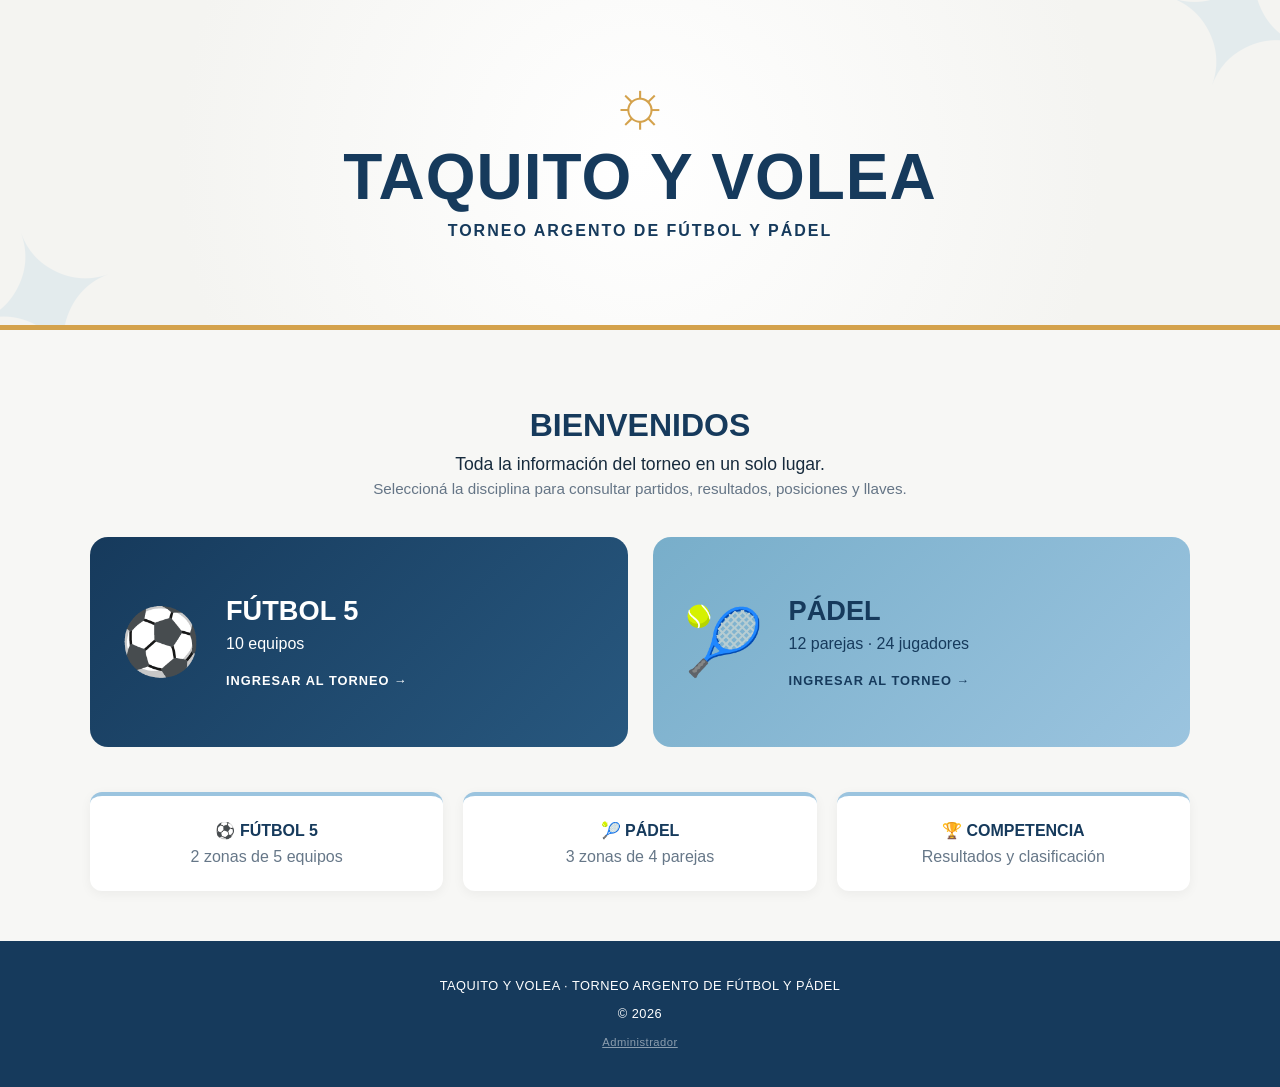
==== index.html @ 4f60f982 "primera version" ====
<!DOCTYPE html>
<html lang="es">

<head>
    <meta charset="UTF-8">
    <meta name="viewport" content="width=device-width, initial-scale=1.0">

    <title>Taquito y Volea</title>

    <link rel="stylesheet" href="style.css">
</head>

<body>

    <!-- ENCABEZADO -->

    <header class="hero">

        <div class="decoracion decoracion-izquierda">
            ✦
        </div>

        <div class="logo">

            <div class="sol">☼</div>

            <h1>TAQUITO Y VOLEA</h1>

            <p>TORNEO ARGENTO DE FÚTBOL Y PÁDEL</p>

        </div>

        <div class="decoracion decoracion-derecha">
            ✦
        </div>

    </header>


    <!-- CONTENIDO PRINCIPAL -->

    <main>

        <section class="bienvenida">

            <h2>BIENVENIDOS</h2>

            <p>
                Toda la información del torneo en un solo lugar.
            </p>

            <p class="subtitulo">
                Seleccioná la disciplina para consultar partidos,
                resultados, posiciones y llaves.
            </p>

        </section>


        <!-- SELECCIÓN DE TORNEO -->

        <section class="torneos">

            <button class="torneo-card futbol"
                    onclick="irAlTorneo('futbol')">

                <div class="icono">⚽</div>

                <div>
                    <h2>FÚTBOL 5</h2>

                    <p>
                        10 equipos
                    </p>

                    <span>
                        INGRESAR AL TORNEO →
                    </span>
                </div>

            </button>


            <button class="torneo-card padel"
                    onclick="irAlTorneo('padel')">

                <div class="icono">🎾</div>

                <div>
                    <h2>PÁDEL</h2>

                    <p>
                        12 parejas · 24 jugadores
                    </p>

                    <span>
                        INGRESAR AL TORNEO →
                    </span>
                </div>

            </button>

        </section>


        <!-- INFORMACIÓN -->

        <section class="informacion">

            <div class="info-box">

                <strong>⚽ FÚTBOL 5</strong>

                <p>
                    2 zonas de 5 equipos
                </p>

            </div>


            <div class="info-box">

                <strong>🎾 PÁDEL</strong>

                <p>
                    3 zonas de 4 parejas
                </p>

            </div>


            <div class="info-box">

                <strong>🏆 COMPETENCIA</strong>

                <p>
                    Resultados y clasificación
                </p>

            </div>

        </section>

    </main>


    <!-- PIE -->

       <!-- PIE -->

    <footer>

        <p>
            TAQUITO Y VOLEA · TORNEO ARGENTO DE FÚTBOL Y PÁDEL
        </p>

        <p>
            © 2026
        </p>

        <p>
            <a href="admin.html" style="color: white; opacity: 0.5; font-size: 0.7rem;">
                Administrador
            </a>
        </p>

    </footer>


    <script src="script.js"></script>

</body>

</html>
---- style.css ----
/* ================================
   COLORES DEL TORNEO
================================ */

:root {

    --azul: #163a5c;
    --azul-oscuro: #102d48;

    --celeste: #9bc4df;
    --celeste-claro: #dcecf5;

    --dorado: #d4a24c;

    --blanco: #ffffff;
    --fondo: #f7f7f5;

    --texto: #172b3d;
}


/* ================================
   CONFIGURACIÓN GENERAL
================================ */

* {
    box-sizing: border-box;
}

body {

    margin: 0;

    font-family:
        Arial,
        Helvetica,
        sans-serif;

    background-color: var(--fondo);

    color: var(--texto);
}


/* ================================
   ENCABEZADO
================================ */

.hero {

    position: relative;

    min-height: 330px;

    display: flex;

    justify-content: center;

    align-items: center;

    text-align: center;

    padding: 50px 20px;

    background:

        radial-gradient(
            circle at center,
            #ffffff 0%,
            #f4f4f1 70%
        );

    border-bottom:
        5px solid var(--dorado);

    overflow: hidden;
}


/* detalles decorativos */

.decoracion {

    position: absolute;

    color: var(--celeste);

    font-size: 180px;

    opacity: 0.18;
}

.decoracion-izquierda {

    left: -30px;

    bottom: -80px;

    transform: rotate(-20deg);
}

.decoracion-derecha {

    right: -30px;

    top: -80px;

    transform: rotate(20deg);
}


/* logo */

.logo {

    position: relative;

    z-index: 2;
}

.sol {

    color: var(--dorado);

    font-size: 65px;

    line-height: 1;

    margin-bottom: 5px;
}

.logo h1 {

    margin: 0;

    color: var(--azul);

    font-size: clamp(
        2rem,
        5vw,
        4rem
    );

    font-weight: 800;

    letter-spacing: 1px;
}

.logo p {

    margin-top: 8px;

    color: var(--azul);

    font-size: 1rem;

    font-weight: bold;

    letter-spacing: 2px;
}


/* ================================
   CONTENIDO
================================ */

main {

    width: min(
        1100px,
        92%
    );

    margin: 0 auto;

    padding: 50px 0;
}


/* ================================
   BIENVENIDA
================================ */

.bienvenida {

    text-align: center;

    margin-bottom: 40px;
}

.bienvenida h2 {

    color: var(--azul);

    font-size: 2rem;

    margin-bottom: 10px;
}

.bienvenida p {

    margin: 5px;

    font-size: 1.1rem;
}

.bienvenida .subtitulo {

    color: #657586;

    font-size: 0.95rem;
}


/* ================================
   BOTONES DE TORNEO
================================ */

.torneos {

    display: grid;

    grid-template-columns:
        repeat(
            2,
            1fr
        );

    gap: 25px;

    margin-bottom: 45px;
}


.torneo-card {

    border: none;

    min-height: 210px;

    padding: 30px;

    border-radius: 18px;

    display: flex;

    align-items: center;

    gap: 25px;

    text-align: left;

    cursor: pointer;

    color: white;

    transition:
        transform 0.25s,
        box-shadow 0.25s;
}


/* fútbol */

.futbol {

    background:
        linear-gradient(
            135deg,
            var(--azul),
            #28587f
        );
}


/* pádel */

.padel {

    background:
        linear-gradient(
            135deg,
            #78aeca,
            #9bc4df
        );

    color: var(--azul);
}


/* iconos */

.icono {

    font-size: 65px;

    min-width: 75px;

    text-align: center;
}


/* textos */

.torneo-card h2 {

    margin: 0 0 8px;

    font-size: 1.7rem;
}

.torneo-card p {

    margin: 0 0 20px;

    font-size: 1rem;
}

.torneo-card span {

    font-size: 0.8rem;

    font-weight: bold;

    letter-spacing: 1px;
}


/* efecto al pasar mouse */

.torneo-card:hover {

    transform:
        translateY(-6px);

    box-shadow:
        0 12px 30px
        rgba(
            22,
            58,
            92,
            0.20
        );
}


/* ================================
   INFORMACIÓN
================================ */

.informacion {

    display: grid;

    grid-template-columns:
        repeat(
            3,
            1fr
        );

    gap: 20px;
}

.info-box {

    background: white;

    padding: 25px;

    border-radius: 12px;

    text-align: center;

    border-top:
        4px solid
        var(--celeste);

    box-shadow:
        0 3px 12px
        rgba(
            0,
            0,
            0,
            0.05
        );
}

.info-box strong {

    color: var(--azul);

    display: block;

    margin-bottom: 8px;
}

.info-box p {

    margin: 0;

    color: #667788;
}


/* ================================
   FOOTER
================================ */

footer {

    background: var(--azul);

    color: white;

    text-align: center;

    padding: 25px;

    font-size: 0.8rem;

    letter-spacing: 0.5px;
}


/* ================================
   CELULAR
================================ */

@media (
    max-width: 700px
) {

    .hero {

        min-height: 280px;

        padding: 40px 15px;
    }

    .logo h1 {

        font-size: 2rem;
    }

    .logo p {

        font-size: 0.75rem;

        letter-spacing: 1px;
    }


    .torneos {

        grid-template-columns: 1fr;
    }


    .torneo-card {

        min-height: 170px;

        padding: 25px;
    }


    .informacion {

        grid-template-columns: 1fr;
    }

}
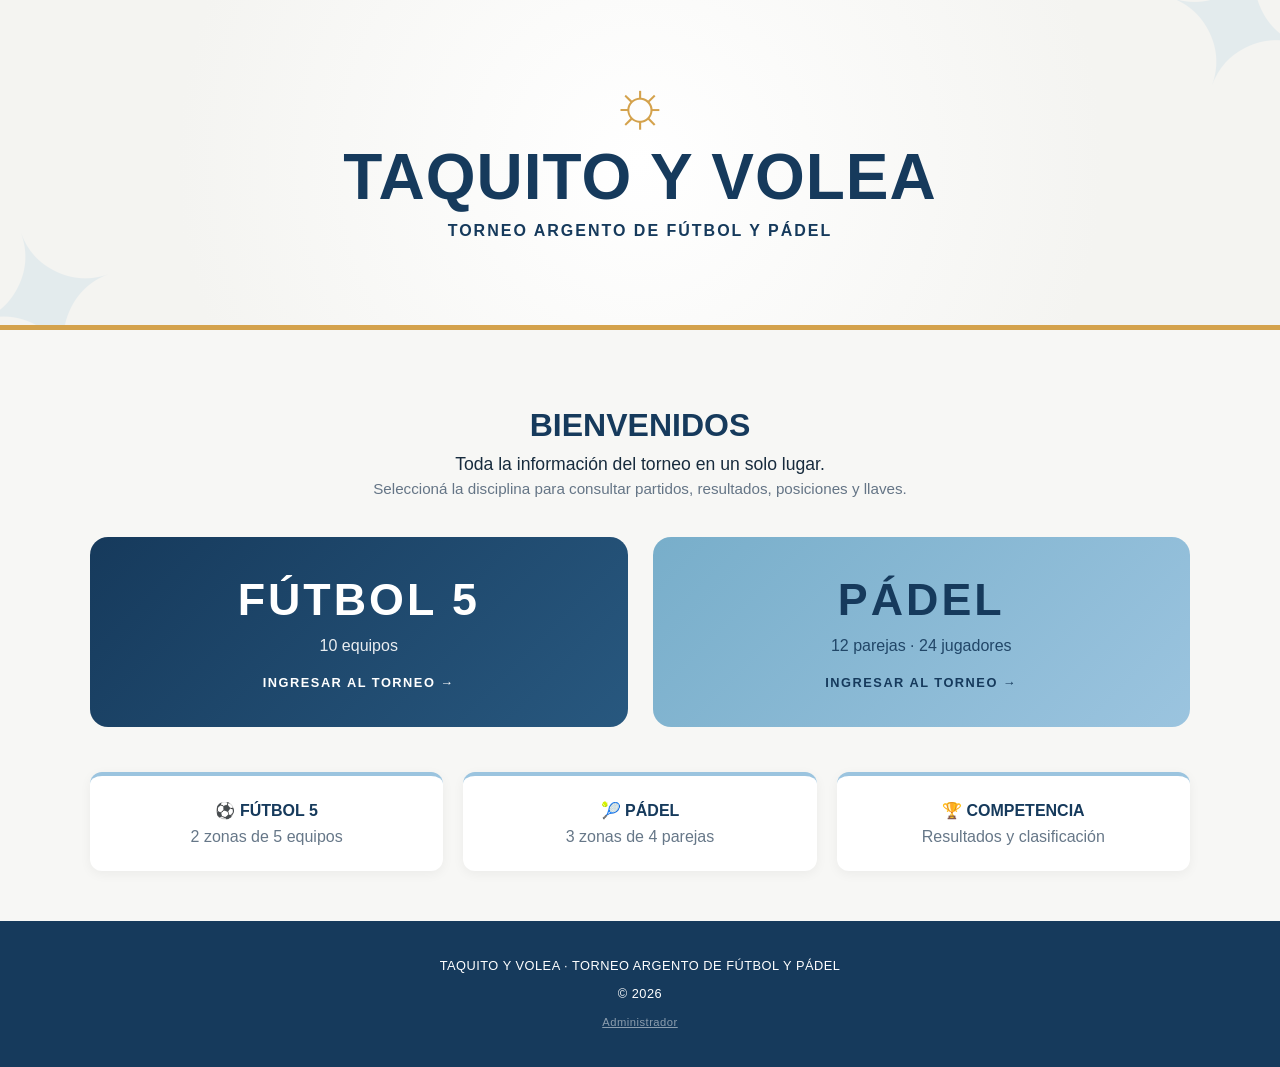
==== commit 5964cb05: "Add files via upload" ====
--- a/index.html
+++ b/index.html
@@ -1,174 +1,145 @@
-<!DOCTYPE html>
-<html lang="es">
-
-<head>
-    <meta charset="UTF-8">
-    <meta name="viewport" content="width=device-width, initial-scale=1.0">
-
-    <title>Taquito y Volea</title>
-
-    <link rel="stylesheet" href="style.css">
-</head>
-
-<body>
-
-    <!-- ENCABEZADO -->
-
-    <header class="hero">
-
-        <div class="decoracion decoracion-izquierda">
-            ✦
-        </div>
-
-        <div class="logo">
-
-            <div class="sol">☼</div>
-
-            <h1>TAQUITO Y VOLEA</h1>
-
-            <p>TORNEO ARGENTO DE FÚTBOL Y PÁDEL</p>
-
-        </div>
-
-        <div class="decoracion decoracion-derecha">
-            ✦
-        </div>
-
-    </header>
-
-
-    <!-- CONTENIDO PRINCIPAL -->
-
-    <main>
-
-        <section class="bienvenida">
-
-            <h2>BIENVENIDOS</h2>
-
-            <p>
-                Toda la información del torneo en un solo lugar.
-            </p>
-
-            <p class="subtitulo">
-                Seleccioná la disciplina para consultar partidos,
-                resultados, posiciones y llaves.
-            </p>
-
-        </section>
-
-
-        <!-- SELECCIÓN DE TORNEO -->
-
-        <section class="torneos">
-
-            <button class="torneo-card futbol"
-                    onclick="irAlTorneo('futbol')">
-
-                <div class="icono">⚽</div>
-
-                <div>
-                    <h2>FÚTBOL 5</h2>
-
-                    <p>
-                        10 equipos
-                    </p>
-
-                    <span>
-                        INGRESAR AL TORNEO →
-                    </span>
-                </div>
-
-            </button>
-
-
-            <button class="torneo-card padel"
-                    onclick="irAlTorneo('padel')">
-
-                <div class="icono">🎾</div>
-
-                <div>
-                    <h2>PÁDEL</h2>
-
-                    <p>
-                        12 parejas · 24 jugadores
-                    </p>
-
-                    <span>
-                        INGRESAR AL TORNEO →
-                    </span>
-                </div>
-
-            </button>
-
-        </section>
-
-
-        <!-- INFORMACIÓN -->
-
-        <section class="informacion">
-
-            <div class="info-box">
-
-                <strong>⚽ FÚTBOL 5</strong>
-
-                <p>
-                    2 zonas de 5 equipos
-                </p>
-
-            </div>
-
-
-            <div class="info-box">
-
-                <strong>🎾 PÁDEL</strong>
-
-                <p>
-                    3 zonas de 4 parejas
-                </p>
-
-            </div>
-
-
-            <div class="info-box">
-
-                <strong>🏆 COMPETENCIA</strong>
-
-                <p>
-                    Resultados y clasificación
-                </p>
-
-            </div>
-
-        </section>
-
-    </main>
-
-
-    <!-- PIE -->
-
-       <!-- PIE -->
-
-    <footer>
-
-        <p>
-            TAQUITO Y VOLEA · TORNEO ARGENTO DE FÚTBOL Y PÁDEL
-        </p>
-
-        <p>
-            © 2026
-        </p>
-
-        <p>
-            <a href="admin.html" style="color: white; opacity: 0.5; font-size: 0.7rem;">
-                Administrador
-            </a>
-        </p>
-
-    </footer>
-
-
-    <script src="script.js"></script>
-
-</body>
-
+<!DOCTYPE html>
+<html lang="es">
+
+<head>
+    <meta charset="UTF-8">
+    <meta name="viewport" content="width=device-width, initial-scale=1.0">
+
+    <title>Taquito y Volea</title>
+
+    <link rel="stylesheet" href="style.css">
+</head>
+
+<body>
+
+    <!-- ENCABEZADO -->
+
+    <header class="hero">
+
+        <div class="decoracion decoracion-izquierda">
+            ✦
+        </div>
+
+        <div class="logo">
+
+            <div class="sol">☼</div>
+
+            <h1>TAQUITO Y VOLEA</h1>
+
+            <p>TORNEO ARGENTO DE FÚTBOL Y PÁDEL</p>
+
+        </div>
+
+        <div class="decoracion decoracion-derecha">
+            ✦
+        </div>
+
+    </header>
+
+
+    <!-- CONTENIDO PRINCIPAL -->
+
+    <main>
+
+        <section class="bienvenida">
+
+            <h2>BIENVENIDOS</h2>
+
+            <p>
+                Toda la información del torneo en un solo lugar.
+            </p>
+
+            <p class="subtitulo">
+                Seleccioná la disciplina para consultar partidos,
+                resultados, posiciones y llaves.
+            </p>
+
+        </section>
+
+
+        <!-- SELECCIÓN DE TORNEO -->
+
+        <section class="torneos">
+
+            <button class="torneo-card futbol" onclick="irAlTorneo('futbol')">
+                <h2>FÚTBOL 5</h2>
+                <p>10 equipos</p>
+                <span>INGRESAR AL TORNEO →</span>
+            </button>
+
+            <button class="torneo-card padel" onclick="irAlTorneo('padel')">
+                <h2>PÁDEL</h2>
+                <p>12 parejas · 24 jugadores</p>
+                <span>INGRESAR AL TORNEO →</span>
+            </button>
+
+        </section>
+
+
+        <!-- INFORMACIÓN -->
+
+        <section class="informacion">
+
+            <div class="info-box">
+
+                <strong>⚽ FÚTBOL 5</strong>
+
+                <p>
+                    2 zonas de 5 equipos
+                </p>
+
+            </div>
+
+
+            <div class="info-box">
+
+                <strong>🎾 PÁDEL</strong>
+
+                <p>
+                    3 zonas de 4 parejas
+                </p>
+
+            </div>
+
+
+            <div class="info-box">
+
+                <strong>🏆 COMPETENCIA</strong>
+
+                <p>
+                    Resultados y clasificación
+                </p>
+
+            </div>
+
+        </section>
+
+    </main>
+
+
+    <!-- PIE -->
+
+    <footer>
+
+        <p>
+            TAQUITO Y VOLEA · TORNEO ARGENTO DE FÚTBOL Y PÁDEL
+        </p>
+
+        <p>
+            © 2026
+        </p>
+
+        <p>
+            <a href="admin.html" style="color: white; opacity: 0.5; font-size: 0.7rem;">
+                Administrador
+            </a>
+        </p>
+
+    </footer>
+
+
+    <script src="script.js"></script>
+
+</body>
+
 </html>
--- a/style.css
+++ b/style.css
@@ -1,472 +1,472 @@
-/* ================================
-   COLORES DEL TORNEO
-================================ */
-
-:root {
-
-    --azul: #163a5c;
-    --azul-oscuro: #102d48;
-
-    --celeste: #9bc4df;
-    --celeste-claro: #dcecf5;
-
-    --dorado: #d4a24c;
-
-    --blanco: #ffffff;
-    --fondo: #f7f7f5;
-
-    --texto: #172b3d;
-}
-
-
-/* ================================
-   CONFIGURACIÓN GENERAL
-================================ */
-
-* {
-    box-sizing: border-box;
-}
-
-body {
-
-    margin: 0;
-
-    font-family:
-        Arial,
-        Helvetica,
-        sans-serif;
-
-    background-color: var(--fondo);
-
-    color: var(--texto);
-}
-
-
-/* ================================
-   ENCABEZADO
-================================ */
-
-.hero {
-
-    position: relative;
-
-    min-height: 330px;
-
-    display: flex;
-
-    justify-content: center;
-
-    align-items: center;
-
-    text-align: center;
-
-    padding: 50px 20px;
-
-    background:
-
-        radial-gradient(
-            circle at center,
-            #ffffff 0%,
-            #f4f4f1 70%
-        );
-
-    border-bottom:
-        5px solid var(--dorado);
-
-    overflow: hidden;
-}
-
-
-/* detalles decorativos */
-
-.decoracion {
-
-    position: absolute;
-
-    color: var(--celeste);
-
-    font-size: 180px;
-
-    opacity: 0.18;
-}
-
-.decoracion-izquierda {
-
-    left: -30px;
-
-    bottom: -80px;
-
-    transform: rotate(-20deg);
-}
-
-.decoracion-derecha {
-
-    right: -30px;
-
-    top: -80px;
-
-    transform: rotate(20deg);
-}
-
-
-/* logo */
-
-.logo {
-
-    position: relative;
-
-    z-index: 2;
-}
-
-.sol {
-
-    color: var(--dorado);
-
-    font-size: 65px;
-
-    line-height: 1;
-
-    margin-bottom: 5px;
-}
-
-.logo h1 {
-
-    margin: 0;
-
-    color: var(--azul);
-
-    font-size: clamp(
-        2rem,
-        5vw,
-        4rem
-    );
-
-    font-weight: 800;
-
-    letter-spacing: 1px;
-}
-
-.logo p {
-
-    margin-top: 8px;
-
-    color: var(--azul);
-
-    font-size: 1rem;
-
-    font-weight: bold;
-
-    letter-spacing: 2px;
-}
-
-
-/* ================================
-   CONTENIDO
-================================ */
-
-main {
-
-    width: min(
-        1100px,
-        92%
-    );
-
-    margin: 0 auto;
-
-    padding: 50px 0;
-}
-
-
-/* ================================
-   BIENVENIDA
-================================ */
-
-.bienvenida {
-
-    text-align: center;
-
-    margin-bottom: 40px;
-}
-
-.bienvenida h2 {
-
-    color: var(--azul);
-
-    font-size: 2rem;
-
-    margin-bottom: 10px;
-}
-
-.bienvenida p {
-
-    margin: 5px;
-
-    font-size: 1.1rem;
-}
-
-.bienvenida .subtitulo {
-
-    color: #657586;
-
-    font-size: 0.95rem;
-}
-
-
-/* ================================
-   BOTONES DE TORNEO
-================================ */
-
-.torneos {
-
-    display: grid;
-
-    grid-template-columns:
-        repeat(
-            2,
-            1fr
-        );
-
-    gap: 25px;
-
-    margin-bottom: 45px;
-}
-
-
-.torneo-card {
-
-    border: none;
-
-    min-height: 210px;
-
-    padding: 30px;
-
-    border-radius: 18px;
-
-    display: flex;
-
-    align-items: center;
-
-    gap: 25px;
-
-    text-align: left;
-
-    cursor: pointer;
-
-    color: white;
-
-    transition:
-        transform 0.25s,
-        box-shadow 0.25s;
-}
-
-
-/* fútbol */
-
-.futbol {
-
-    background:
-        linear-gradient(
-            135deg,
-            var(--azul),
-            #28587f
-        );
-}
-
-
-/* pádel */
-
-.padel {
-
-    background:
-        linear-gradient(
-            135deg,
-            #78aeca,
-            #9bc4df
-        );
-
-    color: var(--azul);
-}
-
-
-/* iconos */
-
-.icono {
-
-    font-size: 65px;
-
-    min-width: 75px;
-
-    text-align: center;
-}
-
-
-/* textos */
-
-.torneo-card h2 {
-
-    margin: 0 0 8px;
-
-    font-size: 1.7rem;
-}
-
-.torneo-card p {
-
-    margin: 0 0 20px;
-
-    font-size: 1rem;
-}
-
-.torneo-card span {
-
-    font-size: 0.8rem;
-
-    font-weight: bold;
-
-    letter-spacing: 1px;
-}
-
-
-/* efecto al pasar mouse */
-
-.torneo-card:hover {
-
-    transform:
-        translateY(-6px);
-
-    box-shadow:
-        0 12px 30px
-        rgba(
-            22,
-            58,
-            92,
-            0.20
-        );
-}
-
-
-/* ================================
-   INFORMACIÓN
-================================ */
-
-.informacion {
-
-    display: grid;
-
-    grid-template-columns:
-        repeat(
-            3,
-            1fr
-        );
-
-    gap: 20px;
-}
-
-.info-box {
-
-    background: white;
-
-    padding: 25px;
-
-    border-radius: 12px;
-
-    text-align: center;
-
-    border-top:
-        4px solid
-        var(--celeste);
-
-    box-shadow:
-        0 3px 12px
-        rgba(
-            0,
-            0,
-            0,
-            0.05
-        );
-}
-
-.info-box strong {
-
-    color: var(--azul);
-
-    display: block;
-
-    margin-bottom: 8px;
-}
-
-.info-box p {
-
-    margin: 0;
-
-    color: #667788;
-}
-
-
-/* ================================
-   FOOTER
-================================ */
-
-footer {
-
-    background: var(--azul);
-
-    color: white;
-
-    text-align: center;
-
-    padding: 25px;
-
-    font-size: 0.8rem;
-
-    letter-spacing: 0.5px;
-}
-
-
-/* ================================
-   CELULAR
-================================ */
-
-@media (
-    max-width: 700px
-) {
-
-    .hero {
-
-        min-height: 280px;
-
-        padding: 40px 15px;
-    }
-
-    .logo h1 {
-
-        font-size: 2rem;
-    }
-
-    .logo p {
-
-        font-size: 0.75rem;
-
-        letter-spacing: 1px;
-    }
-
-
-    .torneos {
-
-        grid-template-columns: 1fr;
-    }
-
-
-    .torneo-card {
-
-        min-height: 170px;
-
-        padding: 25px;
-    }
-
-
-    .informacion {
-
-        grid-template-columns: 1fr;
-    }
-
+/* ================================
+   COLORES DEL TORNEO
+================================ */
+
+:root {
+
+    --azul: #163a5c;
+    --azul-oscuro: #102d48;
+
+    --celeste: #9bc4df;
+    --celeste-claro: #dcecf5;
+
+    --dorado: #d4a24c;
+
+    --blanco: #ffffff;
+    --fondo: #f7f7f5;
+
+    --texto: #172b3d;
+}
+
+
+/* ================================
+   CONFIGURACIÓN GENERAL
+================================ */
+
+* {
+    box-sizing: border-box;
+}
+
+body {
+
+    margin: 0;
+
+    font-family:
+        Arial,
+        Helvetica,
+        sans-serif;
+
+    background-color: var(--fondo);
+
+    color: var(--texto);
+}
+
+
+/* ================================
+   ENCABEZADO
+================================ */
+
+.hero {
+
+    position: relative;
+
+    min-height: 330px;
+
+    display: flex;
+
+    justify-content: center;
+
+    align-items: center;
+
+    text-align: center;
+
+    padding: 50px 20px;
+
+    background:
+
+        radial-gradient(
+            circle at center,
+            #ffffff 0%,
+            #f4f4f1 70%
+        );
+
+    border-bottom:
+        5px solid var(--dorado);
+
+    overflow: hidden;
+}
+
+
+/* detalles decorativos */
+
+.decoracion {
+
+    position: absolute;
+
+    color: var(--celeste);
+
+    font-size: 180px;
+
+    opacity: 0.18;
+}
+
+.decoracion-izquierda {
+
+    left: -30px;
+
+    bottom: -80px;
+
+    transform: rotate(-20deg);
+}
+
+.decoracion-derecha {
+
+    right: -30px;
+
+    top: -80px;
+
+    transform: rotate(20deg);
+}
+
+
+/* logo */
+
+.logo {
+
+    position: relative;
+
+    z-index: 2;
+}
+
+.sol {
+
+    color: var(--dorado);
+
+    font-size: 65px;
+
+    line-height: 1;
+
+    margin-bottom: 5px;
+}
+
+.logo h1 {
+
+    margin: 0;
+
+    color: var(--azul);
+
+    font-size: clamp(
+        2rem,
+        5vw,
+        4rem
+    );
+
+    font-weight: 800;
+
+    letter-spacing: 1px;
+}
+
+.logo p {
+
+    margin-top: 8px;
+
+    color: var(--azul);
+
+    font-size: 1rem;
+
+    font-weight: bold;
+
+    letter-spacing: 2px;
+}
+
+
+/* ================================
+   CONTENIDO
+================================ */
+
+main {
+
+    width: min(
+        1100px,
+        92%
+    );
+
+    margin: 0 auto;
+
+    padding: 50px 0;
+}
+
+
+/* ================================
+   BIENVENIDA
+================================ */
+
+.bienvenida {
+
+    text-align: center;
+
+    margin-bottom: 40px;
+}
+
+.bienvenida h2 {
+
+    color: var(--azul);
+
+    font-size: 2rem;
+
+    margin-bottom: 10px;
+}
+
+.bienvenida p {
+
+    margin: 5px;
+
+    font-size: 1.1rem;
+}
+
+.bienvenida .subtitulo {
+
+    color: #657586;
+
+    font-size: 0.95rem;
+}
+
+
+/* ================================
+   BOTONES DE TORNEO
+================================ */
+
+.torneos {
+
+    display: grid;
+
+    grid-template-columns:
+        repeat(
+            2,
+            1fr
+        );
+
+    gap: 25px;
+
+    margin-bottom: 45px;
+}
+
+
+.torneo-card {
+
+    border: none;
+
+    min-height: 190px;
+
+    padding: 30px;
+
+    border-radius: 18px;
+
+    display: flex;
+
+    flex-direction: column;
+
+    align-items: center;
+
+    justify-content: center;
+
+    text-align: center;
+
+    cursor: pointer;
+
+    color: white;
+
+    transition:
+        transform 0.25s,
+        box-shadow 0.25s;
+}
+
+
+/* fútbol */
+
+.futbol {
+
+    background:
+        linear-gradient(
+            135deg,
+            var(--azul),
+            #28587f
+        );
+}
+
+
+/* pádel */
+
+.padel {
+
+    background:
+        linear-gradient(
+            135deg,
+            #78aeca,
+            #9bc4df
+        );
+
+    color: var(--azul);
+}
+
+
+/* textos */
+
+.torneo-card h2 {
+
+    margin: 0 0 12px;
+
+    font-size: clamp(
+        2rem,
+        4vw,
+        2.8rem
+    );
+
+    letter-spacing: 3px;
+
+    font-weight: 800;
+}
+
+.torneo-card p {
+
+    margin: 0 0 20px;
+
+    font-size: 1rem;
+
+    opacity: 0.9;
+}
+
+.torneo-card span {
+
+    font-size: 0.8rem;
+
+    font-weight: bold;
+
+    letter-spacing: 1.5px;
+}
+
+
+/* efecto al pasar mouse */
+
+.torneo-card:hover {
+
+    transform:
+        translateY(-6px);
+
+    box-shadow:
+        0 12px 30px
+        rgba(
+            22,
+            58,
+            92,
+            0.20
+        );
+}
+
+
+/* ================================
+   INFORMACIÓN
+================================ */
+
+.informacion {
+
+    display: grid;
+
+    grid-template-columns:
+        repeat(
+            3,
+            1fr
+        );
+
+    gap: 20px;
+}
+
+.info-box {
+
+    background: white;
+
+    padding: 25px;
+
+    border-radius: 12px;
+
+    text-align: center;
+
+    border-top:
+        4px solid
+        var(--celeste);
+
+    box-shadow:
+        0 3px 12px
+        rgba(
+            0,
+            0,
+            0,
+            0.05
+        );
+}
+
+.info-box strong {
+
+    color: var(--azul);
+
+    display: block;
+
+    margin-bottom: 8px;
+}
+
+.info-box p {
+
+    margin: 0;
+
+    color: #667788;
+}
+
+
+/* ================================
+   FOOTER
+================================ */
+
+footer {
+
+    background: var(--azul);
+
+    color: white;
+
+    text-align: center;
+
+    padding: 25px;
+
+    font-size: 0.8rem;
+
+    letter-spacing: 0.5px;
+}
+
+
+/* ================================
+   CELULAR
+================================ */
+
+@media (
+    max-width: 700px
+) {
+
+    .hero {
+
+        min-height: 280px;
+
+        padding: 40px 15px;
+    }
+
+    .logo h1 {
+
+        font-size: 2rem;
+    }
+
+    .logo p {
+
+        font-size: 0.75rem;
+
+        letter-spacing: 1px;
+    }
+
+
+    .torneos {
+
+        grid-template-columns: 1fr;
+    }
+
+
+    .torneo-card {
+
+        min-height: 150px;
+
+        padding: 25px;
+    }
+
+
+    .informacion {
+
+        grid-template-columns: 1fr;
+    }
+
 }
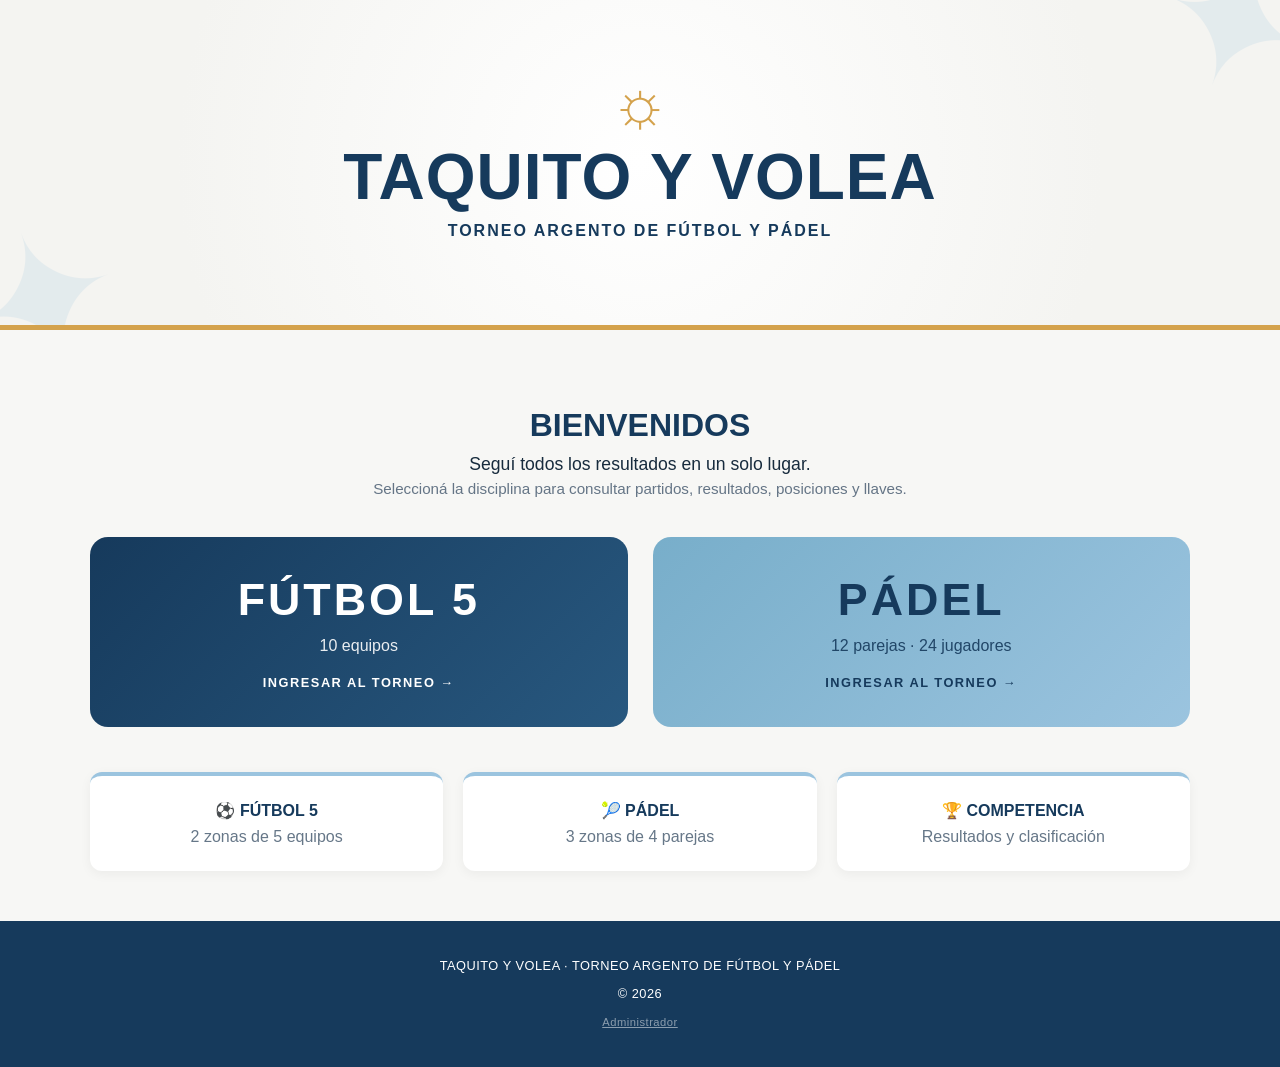
==== commit 512b077e: "Add files via upload" ====
--- a/index.html
+++ b/index.html
@@ -46,7 +46,7 @@
             <h2>BIENVENIDOS</h2>
 
             <p>
-                Toda la información del torneo en un solo lugar.
+                Seguí todos los resultados en un solo lugar.
             </p>
 
             <p class="subtitulo">
